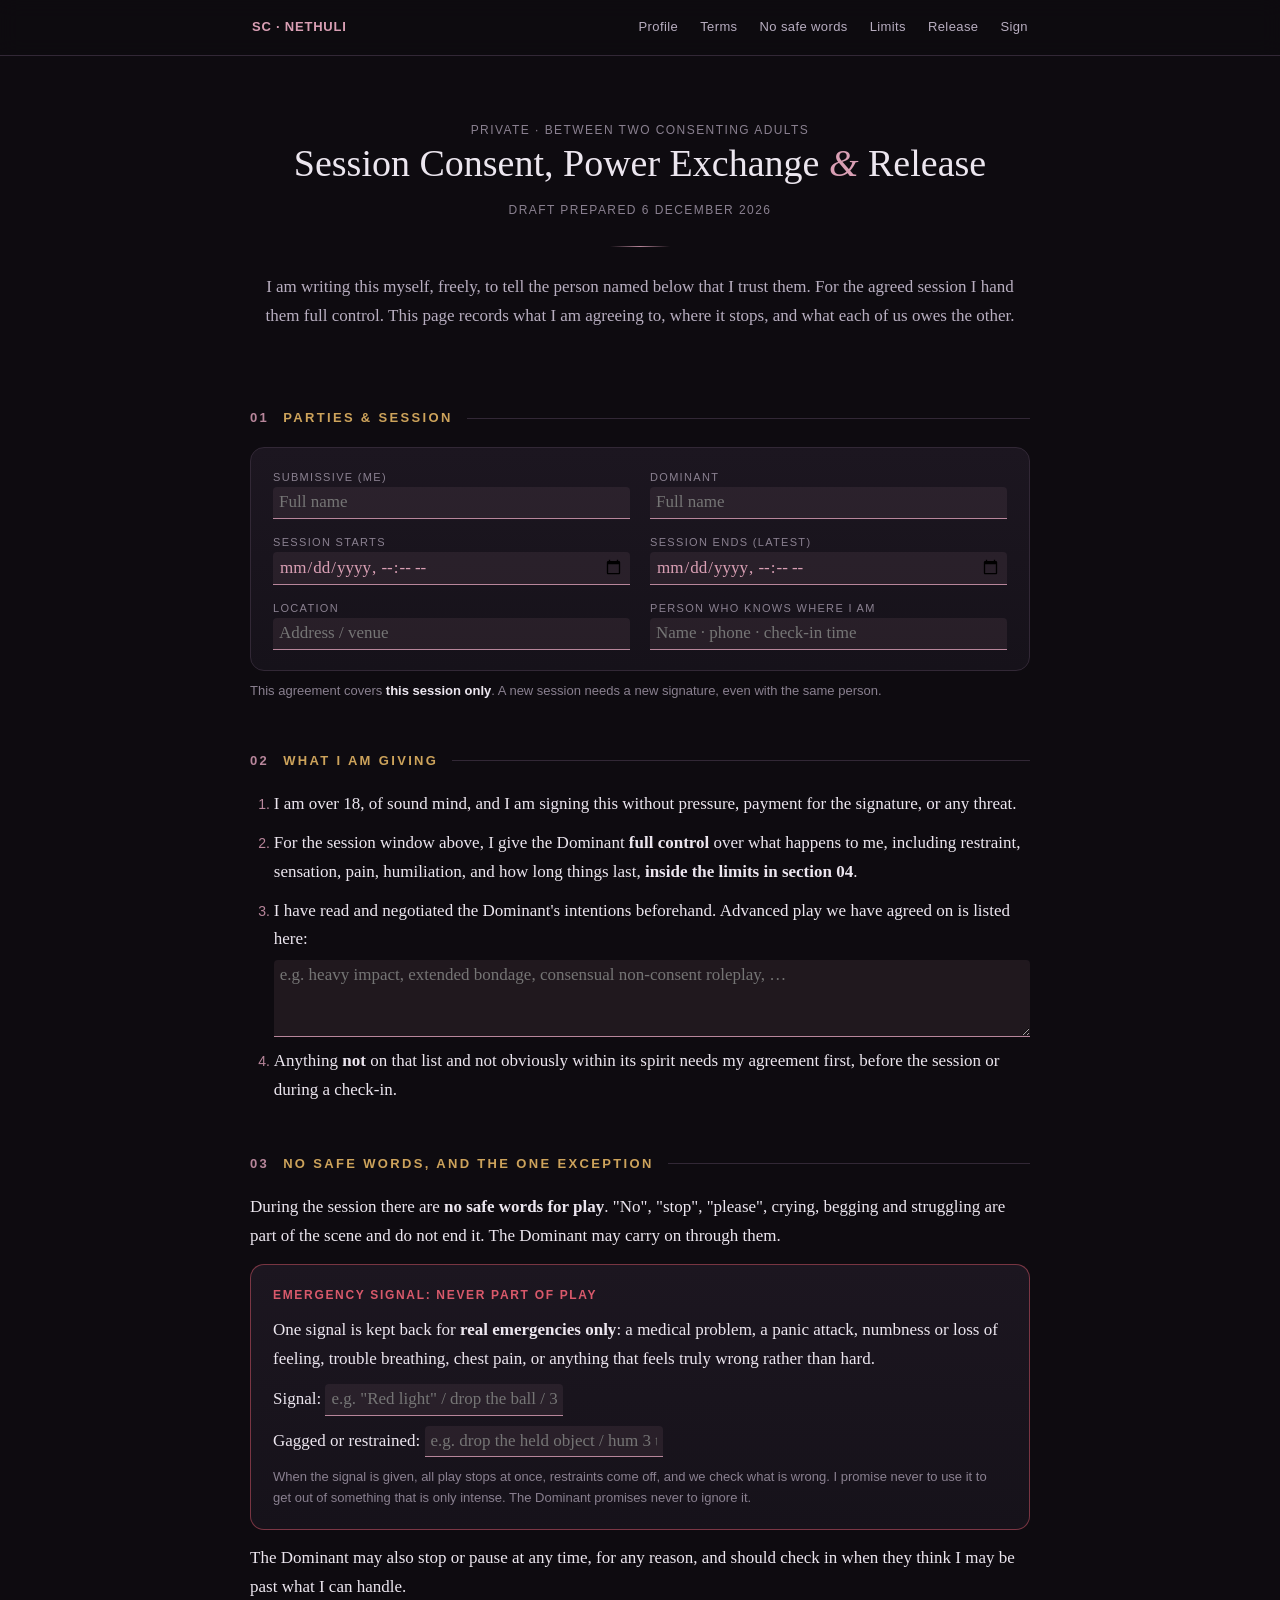
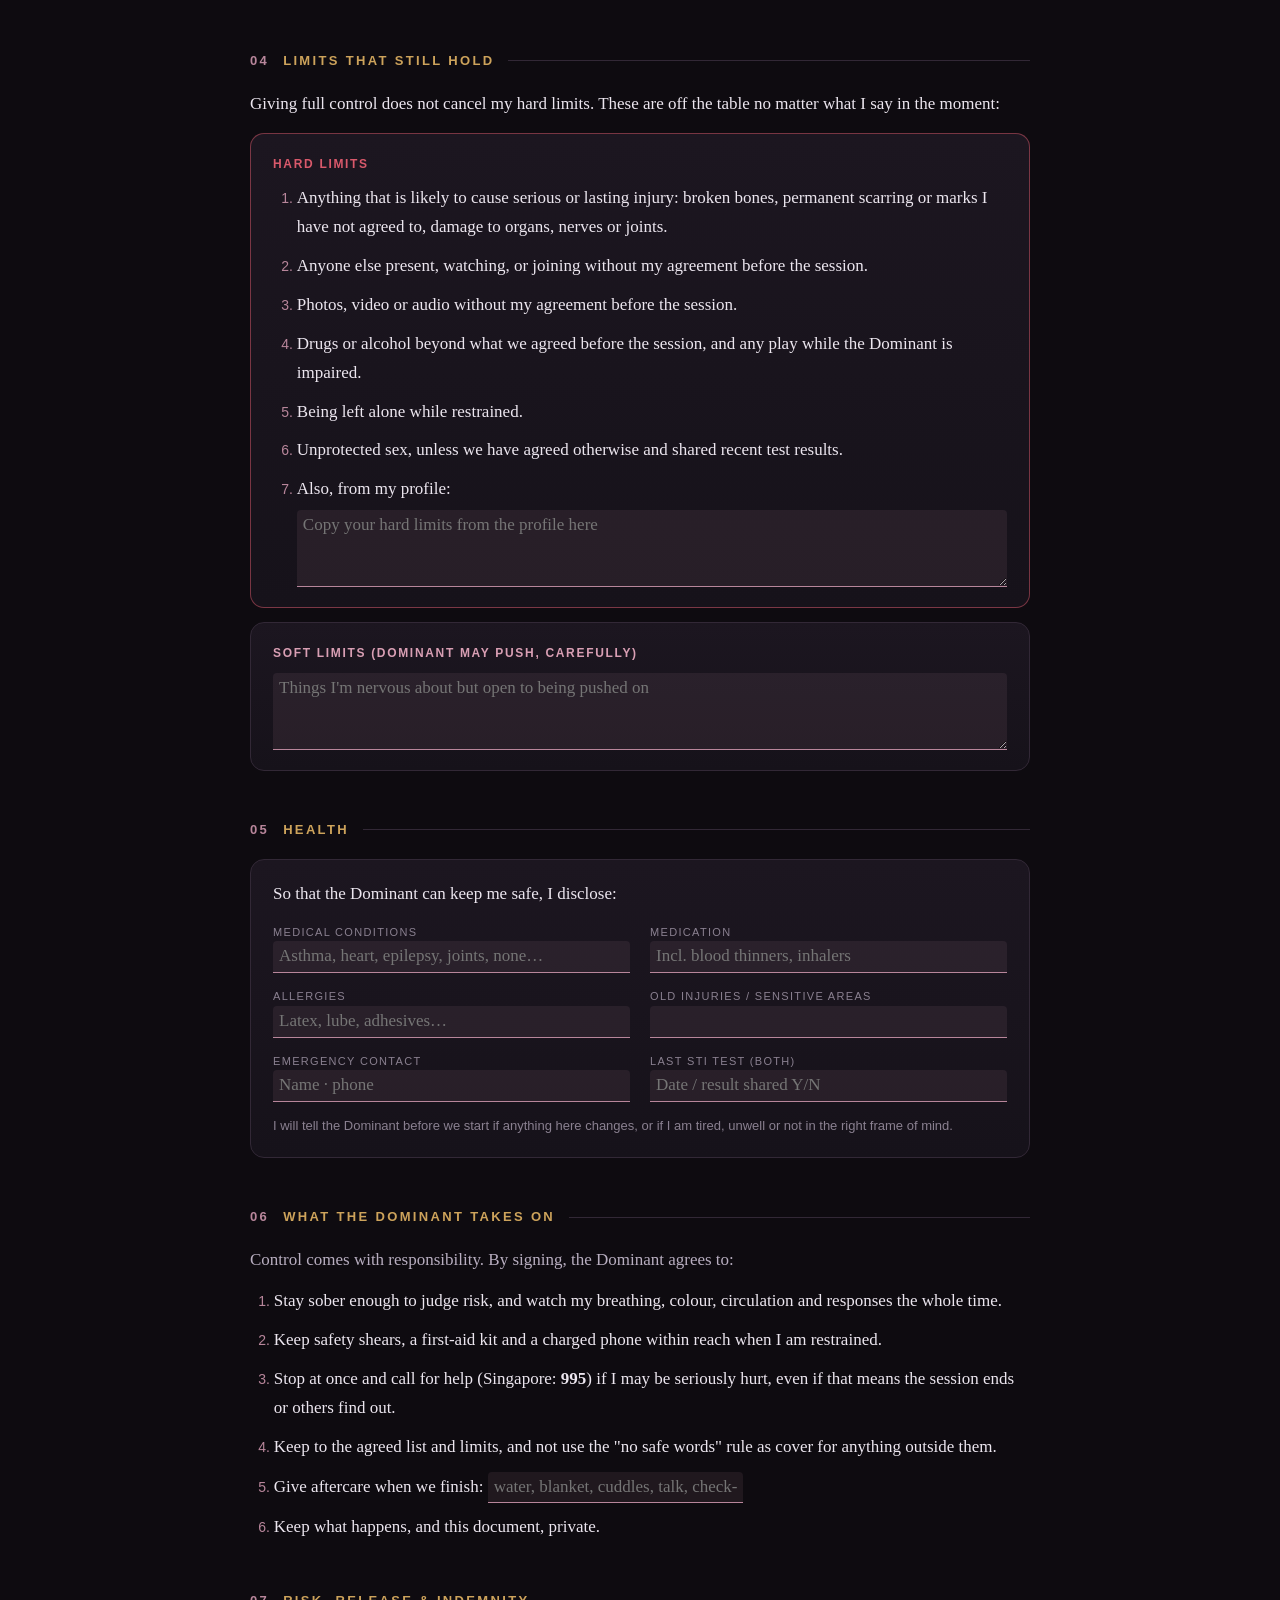
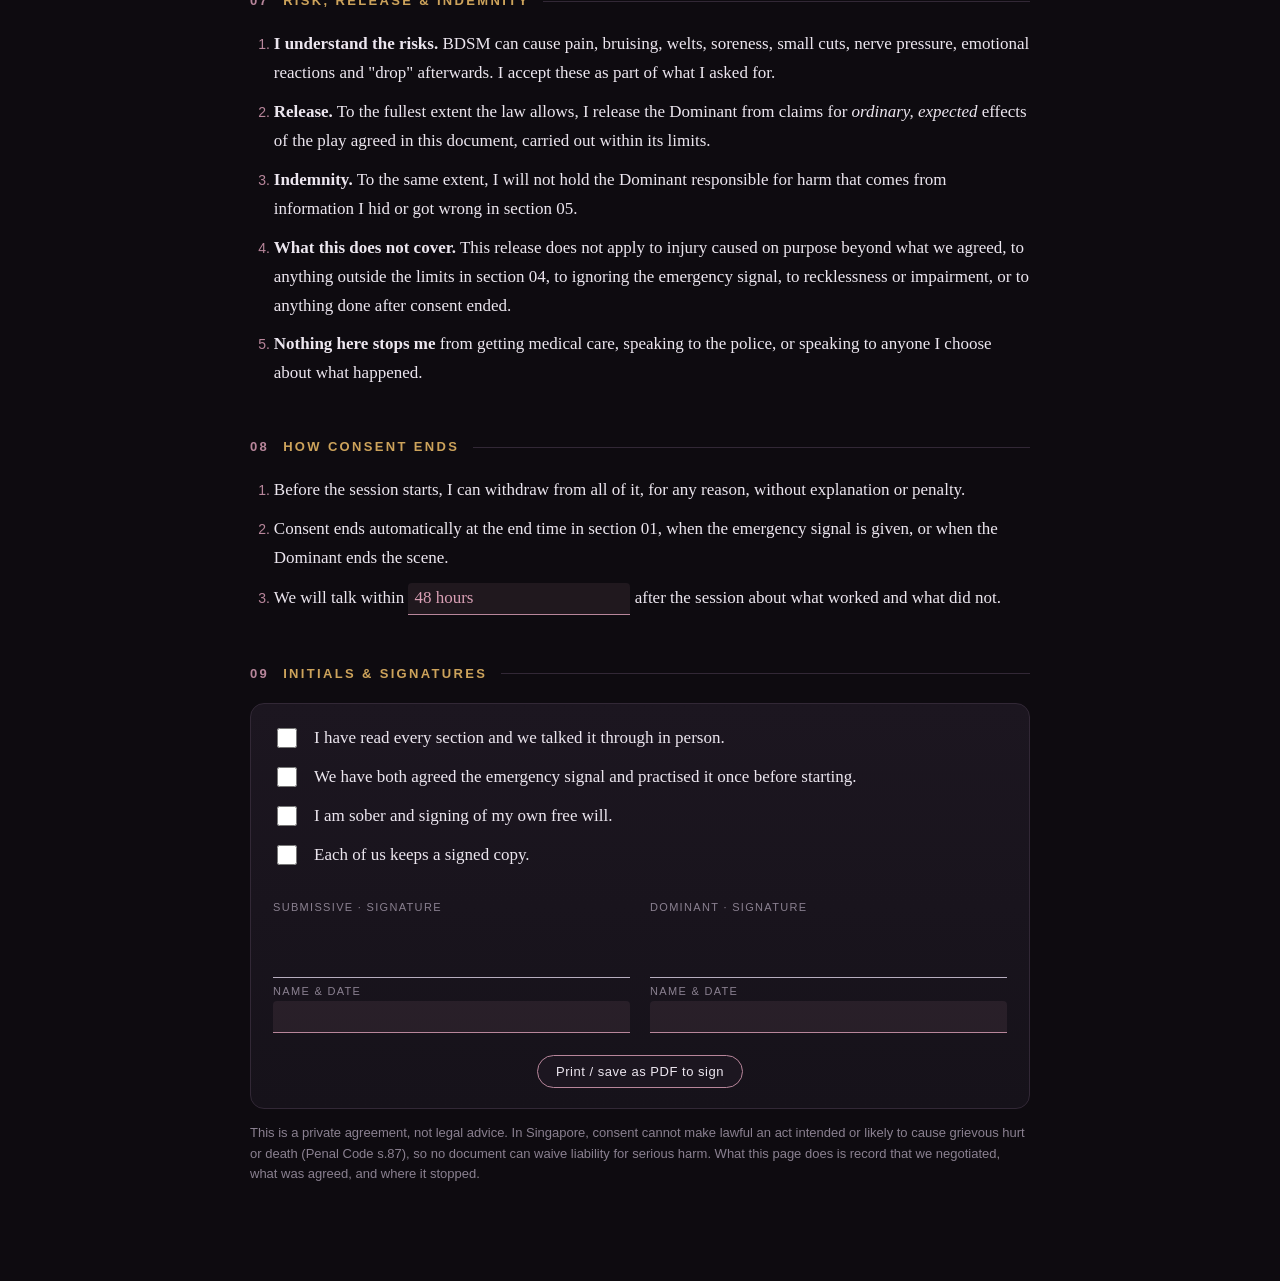
==== consent.html @ d40db8bf "Add session consent & release form page" ====
<!DOCTYPE html>
<html lang="en">
<head>
<meta charset="UTF-8" />
<meta name="viewport" content="width=device-width, initial-scale=1.0" />
<meta name="robots" content="noindex, nofollow" />
<title>Session Consent &amp; Release</title>

<!-- Google Analytics (GA4). Same property as the profile; loaded only
     off-localhost so local editing never pollutes it. -->
<script>
(function () {
  var h = location.hostname;
  if (h === 'localhost' || h === '127.0.0.1' || h === '') return;   // skip dev
  var ID = 'G-FLS5CHT4WD';                                          // sub-profile Measurement ID
  var s = document.createElement('script');
  s.async = true; s.src = 'https://www.googletagmanager.com/gtag/js?id=' + ID;
  document.head.appendChild(s);
  window.dataLayer = window.dataLayer || [];
  window.gtag = function () { dataLayer.push(arguments); };
  gtag('js', new Date());
  gtag('config', ID);
})();
</script>

<style>
  :root {
    --bg: #0e0b10;
    --bg-soft: #16121a;
    --panel: #1c1620;
    --line: #322836;
    --ink: #ece6ef;
    --ink-soft: #b8aec0;
    --muted: #8a8090;
    --accent: #b8869b;        /* dusty rose */
    --accent-strong: #d99fb4;
    --gold: #cda35b;
    --hard: #d9596b;
    --commit: #6fae8f;
    --radius: 14px;
    --maxw: 820px;
    --font-body: "Georgia", "Iowan Old Style", "Times New Roman", serif;
    --font-ui: -apple-system, BlinkMacSystemFont, "Segoe UI", Roboto, Helvetica, Arial, sans-serif;
    --font-mono: ui-monospace, SFMono-Regular, "SF Mono", Menlo, Consolas, monospace;
  }

  * { box-sizing: border-box; }
  html { scroll-behavior: smooth; }
  @media (prefers-reduced-motion: reduce) { html { scroll-behavior: auto; } }

  body {
    margin: 0;
    background: radial-gradient(1200px 600px at 50% -10%, #1a1320 0%, var(--bg) 55%) no-repeat;
    background-color: var(--bg);
    color: var(--ink);
    font-family: var(--font-body);
    font-size: 17px;
    line-height: 1.7;
    -webkit-font-smoothing: antialiased;
  }
  a { color: var(--accent-strong); }
  p { margin: 0; }
  strong { color: var(--ink); }

  /* ---------- Nav ---------- */
  nav {
    position: sticky; top: 0; z-index: 50;
    background: rgba(14, 11, 16, 0.82);
    backdrop-filter: blur(10px);
    border-bottom: 1px solid var(--line);
    font-family: var(--font-ui);
  }
  nav .nav-inner {
    max-width: var(--maxw); margin: 0 auto; padding: 12px 20px;
    display: flex; gap: 6px 18px; flex-wrap: wrap; align-items: center;
  }
  nav .brand {
    font-weight: 700; letter-spacing: 0.06em; text-transform: uppercase;
    font-size: 13px; color: var(--accent-strong); margin-right: auto; text-decoration: none;
  }
  nav a {
    color: var(--ink-soft); text-decoration: none; font-size: 13px; letter-spacing: 0.03em;
    padding: 4px 2px; border-bottom: 1px solid transparent; transition: color .15s, border-color .15s;
  }
  nav a:hover, nav a:focus-visible { color: var(--accent-strong); border-color: var(--accent); }

  /* ---------- Layout ---------- */
  main { max-width: var(--maxw); margin: 0 auto; padding: 0 20px 96px; }
  header.hero { text-align: center; padding: 64px 12px 28px; }
  header.hero h1 {
    font-size: clamp(26px, 5vw, 38px); line-height: 1.25; margin: 0 0 12px;
    font-weight: 400; text-wrap: balance;
  }
  header.hero h1 em { color: var(--accent-strong); }
  .kicker {
    font-family: var(--font-ui); font-size: 12px; letter-spacing: 0.12em;
    text-transform: uppercase; color: var(--muted);
  }
  .rule {
    width: 60px; height: 1px; border: 0; margin: 26px auto;
    background: linear-gradient(90deg, transparent, var(--accent), transparent);
  }

  section { margin: 48px 0 0; scroll-margin-top: 70px; }
  h2.section-title {
    font-family: var(--font-ui); font-size: 13px; letter-spacing: 0.18em;
    text-transform: uppercase; color: var(--gold); margin: 0 0 18px;
    display: flex; align-items: center; gap: 14px;
  }
  h2.section-title .cl { color: var(--accent); flex: none; }
  h2.section-title::after { content: ""; flex: 1; height: 1px; background: var(--line); }

  .stack { display: flex; flex-direction: column; gap: 14px; }
  .lede { color: var(--ink-soft); }
  .note { font-family: var(--font-ui); font-size: 13px; line-height: 1.6; color: var(--muted); }

  ol.clauses { margin: 0; padding-left: 1.4em; display: flex; flex-direction: column; gap: 10px; }
  ol.clauses li::marker { color: var(--accent); font-family: var(--font-ui); font-size: 14px; }

  .panel {
    background: linear-gradient(180deg, var(--panel) 0%, var(--bg-soft) 100%);
    border: 1px solid var(--line); border-radius: var(--radius); padding: 20px 22px;
  }
  .panel.hard { border-color: rgba(217, 89, 107, .5); }
  .panel.hard h3 { color: var(--hard); }
  .panel h3 {
    font-family: var(--font-ui); font-size: 12px; letter-spacing: 0.14em;
    text-transform: uppercase; color: var(--accent-strong); margin: 0 0 10px;
  }

  /* ---------- Fill-in fields ---------- */
  .fill {
    font: inherit; color: var(--accent-strong);
    background: rgba(184, 134, 155, .10);
    border: 0; border-bottom: 1.5px solid var(--accent); border-radius: 4px 4px 0 0;
    padding: 1px 6px; min-width: 12ch;
  }
  .fill:focus-visible { outline: 2px solid var(--accent-strong); outline-offset: 2px; }
  textarea.fill { width: 100%; min-height: 4.5em; resize: vertical; display: block; margin-top: 6px; }

  .grid2 { display: grid; grid-template-columns: 1fr 1fr; gap: 14px 20px; }
  @media (max-width: 640px) { .grid2 { grid-template-columns: 1fr; } }
  .field label {
    display: block; font-family: var(--font-ui); font-size: 11px; letter-spacing: 0.12em;
    text-transform: uppercase; color: var(--muted);
  }
  .field .fill { width: 100%; }

  /* ---------- Initials checklist ---------- */
  .ack { display: grid; grid-template-columns: auto 1fr; gap: 10px 14px; align-items: center; }
  .ack input[type=checkbox] { width: 20px; height: 20px; accent-color: var(--accent); }

  /* ---------- Signatures ---------- */
  .sigs { display: grid; grid-template-columns: 1fr 1fr; gap: 20px; }
  @media (max-width: 640px) { .sigs { grid-template-columns: 1fr; } }
  .sig-line { border-bottom: 1px solid var(--ink-soft); height: 56px; margin: 6px 0 4px; }

  .btn {
    font-family: var(--font-ui); font-size: 13px; letter-spacing: .04em;
    color: var(--ink); background: var(--panel); border: 1px solid var(--accent);
    border-radius: 999px; padding: 8px 18px; cursor: pointer;
    transition: background .15s, box-shadow .15s;
  }
  .btn:hover { background: #2a2030; box-shadow: 0 0 0 3px rgba(184, 134, 155, .18); }

  /* ---------- Print: plain black on white, no chrome ---------- */
  @media print {
    :root { --ink: #000; --ink-soft: #222; --muted: #444; --accent: #555; --accent-strong: #000; --gold: #000; --line: #999; --hard: #000; }
    body { background: #fff; color: #000; font-size: 12pt; }
    nav, .no-print { display: none !important; }
    .panel { background: none; border-color: #999; break-inside: avoid; }
    .fill { background: none; color: #000; border-bottom-color: #000; }
    section { margin-top: 24px; }
    header.hero { padding-top: 0; }
  }
</style>
</head>
<body>

<nav>
  <div class="nav-inner">
    <a class="brand" href="index.html">SC · Nethuli</a>
    <a href="index.html">Profile</a>
    <a href="terms.html">Terms</a>
    <a href="#nosafeword">No safe words</a>
    <a href="#limits">Limits</a>
    <a href="#release">Release</a>
    <a href="#sign">Sign</a>
  </div>
</nav>

<main>
  <header class="hero">
    <div class="kicker">Private · between two consenting adults</div>
    <h1>Session Consent, Power Exchange <em>&amp;</em> Release</h1>
    <div class="kicker">Draft prepared <span id="stamp"></span></div>
    <hr class="rule" />
    <p class="lede">I am writing this myself, freely, to tell the person named below that I trust them.
      For the agreed session I hand them full control. This page records what I am agreeing to,
      where it stops, and what each of us owes the other.</p>
  </header>

  <!-- 1 -->
  <section id="parties">
    <h2 class="section-title"><span class="cl">01</span> Parties &amp; session</h2>
    <div class="panel grid2">
      <div class="field"><label>Submissive (me)</label><input class="fill" placeholder="Full name" /></div>
      <div class="field"><label>Dominant</label><input class="fill" placeholder="Full name" /></div>
      <div class="field"><label>Session starts</label><input class="fill" type="datetime-local" /></div>
      <div class="field"><label>Session ends (latest)</label><input class="fill" type="datetime-local" /></div>
      <div class="field"><label>Location</label><input class="fill" placeholder="Address / venue" /></div>
      <div class="field"><label>Person who knows where I am</label><input class="fill" placeholder="Name · phone · check-in time" /></div>
    </div>
    <p class="note" style="margin-top:10px">This agreement covers <strong>this session only</strong>. A new session needs a new
      signature, even with the same person.</p>
  </section>

  <!-- 2 -->
  <section id="grant">
    <h2 class="section-title"><span class="cl">02</span> What I am giving</h2>
    <ol class="clauses">
      <li>I am over 18, of sound mind, and I am signing this without pressure, payment for the signature, or any threat.</li>
      <li>For the session window above, I give the Dominant <strong>full control</strong> over what happens to me,
        including restraint, sensation, pain, humiliation, and how long things last, <strong>inside the limits in section 04</strong>.</li>
      <li>I have read and negotiated the Dominant's intentions beforehand. Advanced play we have agreed on is listed here:
        <textarea class="fill" placeholder="e.g. heavy impact, extended bondage, consensual non-consent roleplay, …"></textarea></li>
      <li>Anything <strong>not</strong> on that list and not obviously within its spirit needs my agreement first, before the session or during a check-in.</li>
    </ol>
  </section>

  <!-- 3 -->
  <section id="nosafeword">
    <h2 class="section-title"><span class="cl">03</span> No safe words, and the one exception</h2>
    <div class="stack">
      <p>During the session there are <strong>no safe words for play</strong>. "No", "stop", "please", crying, begging and
        struggling are part of the scene and do not end it. The Dominant may carry on through them.</p>
      <div class="panel hard">
        <h3>Emergency signal: never part of play</h3>
        <p>One signal is kept back for <strong>real emergencies only</strong>: a medical problem, a panic attack,
          numbness or loss of feeling, trouble breathing, chest pain, or anything that feels truly wrong rather than hard.</p>
        <p style="margin-top:10px">Signal: <input class="fill" placeholder='e.g. "Red light" / drop the ball / 3 hard taps' style="min-width:28ch" /></p>
        <p style="margin-top:10px">Gagged or restrained: <input class="fill" placeholder="e.g. drop the held object / hum 3 times" style="min-width:28ch" /></p>
        <p class="note" style="margin-top:10px">When the signal is given, all play stops at once, restraints come off, and we check what is wrong.
          I promise never to use it to get out of something that is only intense. The Dominant promises never to ignore it.</p>
      </div>
      <p>The Dominant may also stop or pause at any time, for any reason, and should check in when they think I may
        be past what I can handle.</p>
    </div>
  </section>

  <!-- 4 -->
  <section id="limits">
    <h2 class="section-title"><span class="cl">04</span> Limits that still hold</h2>
    <div class="stack">
      <p>Giving full control does not cancel my hard limits. These are off the table no matter what I say in the moment:</p>
      <div class="panel hard">
        <h3>Hard limits</h3>
        <ol class="clauses">
          <li>Anything that is likely to cause serious or lasting injury: broken bones, permanent scarring or marks I have not agreed to, damage to organs, nerves or joints.</li>
          <li>Anyone else present, watching, or joining without my agreement before the session.</li>
          <li>Photos, video or audio without my agreement before the session.</li>
          <li>Drugs or alcohol beyond what we agreed before the session, and any play while the Dominant is impaired.</li>
          <li>Being left alone while restrained.</li>
          <li>Unprotected sex, unless we have agreed otherwise and shared recent test results.</li>
          <li>Also, from my profile: <textarea class="fill" placeholder="Copy your hard limits from the profile here"></textarea></li>
        </ol>
      </div>
      <div class="panel">
        <h3>Soft limits (Dominant may push, carefully)</h3>
        <textarea class="fill" placeholder="Things I'm nervous about but open to being pushed on"></textarea>
      </div>
    </div>
  </section>

  <!-- 5 -->
  <section id="health">
    <h2 class="section-title"><span class="cl">05</span> Health</h2>
    <div class="panel stack">
      <p>So that the Dominant can keep me safe, I disclose:</p>
      <div class="grid2">
        <div class="field"><label>Medical conditions</label><input class="fill" placeholder="Asthma, heart, epilepsy, joints, none…" /></div>
        <div class="field"><label>Medication</label><input class="fill" placeholder="Incl. blood thinners, inhalers" /></div>
        <div class="field"><label>Allergies</label><input class="fill" placeholder="Latex, lube, adhesives…" /></div>
        <div class="field"><label>Old injuries / sensitive areas</label><input class="fill" /></div>
        <div class="field"><label>Emergency contact</label><input class="fill" placeholder="Name · phone" /></div>
        <div class="field"><label>Last STI test (both)</label><input class="fill" placeholder="Date / result shared Y/N" /></div>
      </div>
      <p class="note">I will tell the Dominant before we start if anything here changes, or if I am tired, unwell or not in the right frame of mind.</p>
    </div>
  </section>

  <!-- 6 -->
  <section id="duties">
    <h2 class="section-title"><span class="cl">06</span> What the Dominant takes on</h2>
    <p class="lede" style="margin-bottom:12px">Control comes with responsibility. By signing, the Dominant agrees to:</p>
    <ol class="clauses">
      <li>Stay sober enough to judge risk, and watch my breathing, colour, circulation and responses the whole time.</li>
      <li>Keep safety shears, a first-aid kit and a charged phone within reach when I am restrained.</li>
      <li>Stop at once and call for help (Singapore: <strong>995</strong>) if I may be seriously hurt, even if that means the session ends or others find out.</li>
      <li>Keep to the agreed list and limits, and not use the "no safe words" rule as cover for anything outside them.</li>
      <li>Give aftercare when we finish: <input class="fill" placeholder="water, blanket, cuddles, talk, check-in next day…" style="min-width:30ch" /></li>
      <li>Keep what happens, and this document, private.</li>
    </ol>
  </section>

  <!-- 7 -->
  <section id="release">
    <h2 class="section-title"><span class="cl">07</span> Risk, release &amp; indemnity</h2>
    <ol class="clauses">
      <li><strong>I understand the risks.</strong> BDSM can cause pain, bruising, welts, soreness, small cuts, nerve pressure,
        emotional reactions and "drop" afterwards. I accept these as part of what I asked for.</li>
      <li><strong>Release.</strong> To the fullest extent the law allows, I release the Dominant from claims for
        <em>ordinary, expected</em> effects of the play agreed in this document, carried out within its limits.</li>
      <li><strong>Indemnity.</strong> To the same extent, I will not hold the Dominant responsible for harm that comes from
        information I hid or got wrong in section 05.</li>
      <li><strong>What this does not cover.</strong> This release does not apply to injury caused on purpose beyond what we agreed,
        to anything outside the limits in section 04, to ignoring the emergency signal, to recklessness or impairment, or to anything
        done after consent ended.</li>
      <li><strong>Nothing here stops me</strong> from getting medical care, speaking to the police, or speaking to anyone I choose
        about what happened.</li>
    </ol>
  </section>

  <!-- 8 -->
  <section id="ending">
    <h2 class="section-title"><span class="cl">08</span> How consent ends</h2>
    <ol class="clauses">
      <li>Before the session starts, I can withdraw from all of it, for any reason, without explanation or penalty.</li>
      <li>Consent ends automatically at the end time in section 01, when the emergency signal is given, or when the Dominant ends the scene.</li>
      <li>We will talk within <input class="fill" value="48 hours" style="min-width:9ch" /> after the session about what worked and what did not.</li>
    </ol>
  </section>

  <!-- 9 -->
  <section id="sign">
    <h2 class="section-title"><span class="cl">09</span> Initials &amp; signatures</h2>
    <div class="panel stack">
      <div class="ack">
        <input type="checkbox" id="a1" /><label for="a1">I have read every section and we talked it through in person.</label>
        <input type="checkbox" id="a2" /><label for="a2">We have both agreed the emergency signal and practised it once before starting.</label>
        <input type="checkbox" id="a3" /><label for="a3">I am sober and signing of my own free will.</label>
        <input type="checkbox" id="a4" /><label for="a4">Each of us keeps a signed copy.</label>
      </div>
      <div class="sigs" style="margin-top:14px">
        <div>
          <div class="field"><label>Submissive · signature</label></div>
          <div class="sig-line"></div>
          <div class="field"><label>Name &amp; date</label><input class="fill" /></div>
        </div>
        <div>
          <div class="field"><label>Dominant · signature</label></div>
          <div class="sig-line"></div>
          <div class="field"><label>Name &amp; date</label><input class="fill" /></div>
        </div>
      </div>
      <div class="no-print" style="text-align:center; margin-top:8px">
        <button class="btn" type="button" onclick="window.print()">Print / save as PDF to sign</button>
      </div>
    </div>
    <p class="note" style="margin-top:14px">This is a private agreement, not legal advice. In Singapore, consent cannot make lawful an act
      intended or likely to cause grievous hurt or death (Penal Code s.87), so no document can waive liability for serious harm.
      What this page does is record that we negotiated, what was agreed, and where it stopped.</p>
  </section>
</main>

<script>
  try {
    document.getElementById('stamp').textContent =
      new Date().toLocaleDateString('en-GB', { day: 'numeric', month: 'long', year: 'numeric' });
  } catch (e) {}
</script>
</body>
</html>
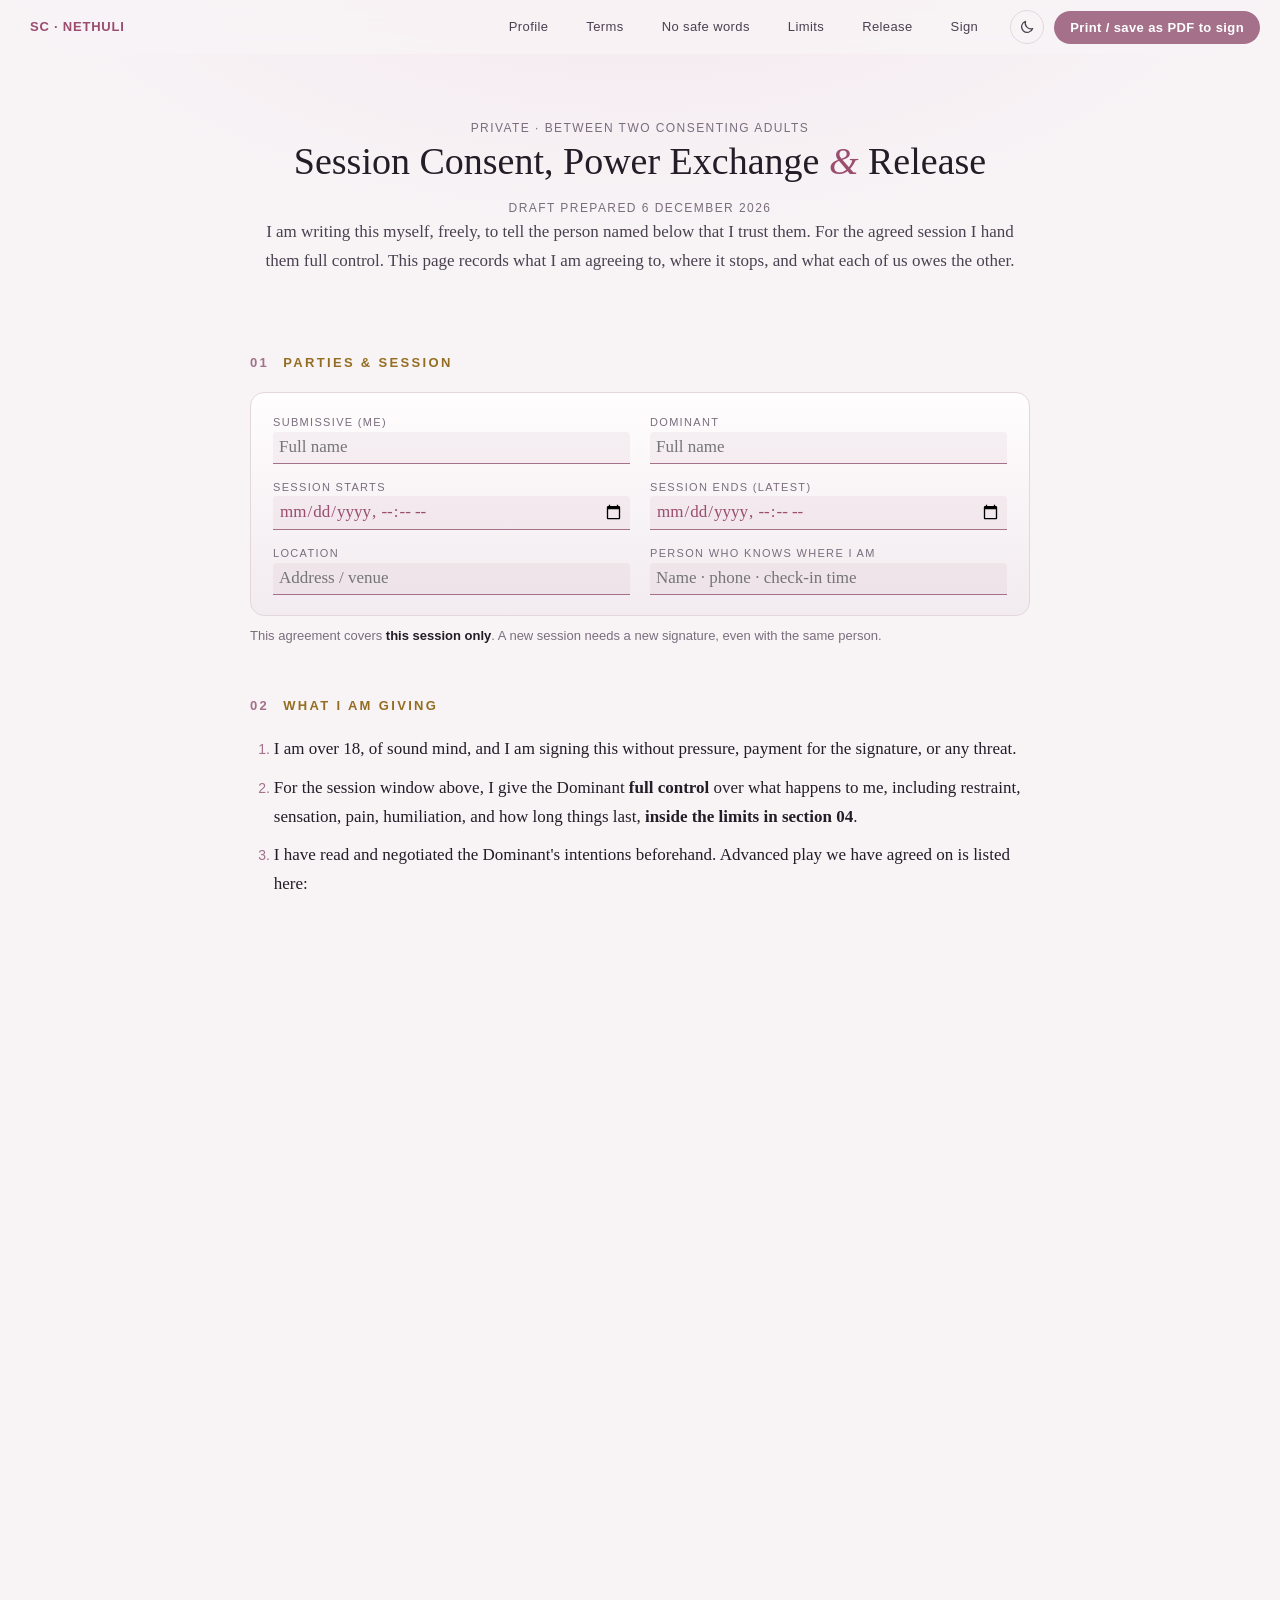
==== commit 3202874f: "Apply ui-ux-style: light/dark themes + switch, no divider lines or <hr>, no hover lift, full-width a" ====
--- a/consent.html
+++ b/consent.html
@@ -5,6 +5,30 @@
 <meta name="viewport" content="width=device-width, initial-scale=1.0" />
 <meta name="robots" content="noindex, nofollow" />
 <title>Session Consent &amp; Release</title>
+<meta name="description" content="A private submissive application by SC (Nethuli). The full profile is shared by personal invitation only, through a one-time link that opens on one device." />
+<link rel="canonical" href="https://sub.nethulisewwandi.com/consent.html" />
+<meta name="theme-color" content="#0e0b10" media="(prefers-color-scheme: dark)" />
+<meta name="theme-color" content="#f8f4f6" media="(prefers-color-scheme: light)" />
+<link rel="icon" type="image/svg+xml" href="assets/icon.svg" />
+<link rel="icon" type="image/png" sizes="192x192" href="assets/icon-192.png" />
+<link rel="apple-touch-icon" href="assets/apple-touch-icon.png" />
+<link rel="manifest" href="manifest.webmanifest" />
+<meta property="og:type" content="website" />
+<meta property="og:site_name" content="SC · Nethuli" />
+<meta property="og:title" content="Session Consent &amp; Release" />
+<meta property="og:description" content="A private submissive application by SC (Nethuli). The full profile is shared by personal invitation only, through a one-time link that opens on one device." />
+<meta property="og:url" content="https://sub.nethulisewwandi.com/consent.html" />
+<meta property="og:image" content="https://sub.nethulisewwandi.com/assets/og.png" />
+<meta property="og:image:width" content="1200" />
+<meta property="og:image:height" content="630" />
+<meta property="og:image:alt" content="SC · Nethuli: a private submissive application, shared by invitation only." />
+<meta property="og:locale" content="en_GB" />
+<meta name="twitter:card" content="summary_large_image" />
+<meta name="twitter:title" content="Session Consent &amp; Release" />
+<meta name="twitter:description" content="A private submissive application by SC (Nethuli). The full profile is shared by personal invitation only, through a one-time link that opens on one device." />
+<meta name="twitter:image" content="https://sub.nethulisewwandi.com/assets/og.png" />
+<meta name="twitter:image:alt" content="SC · Nethuli: a private submissive application, shared by invitation only." />
+<script>(function(){try{var t=localStorage.getItem("sub-theme");if(t==="light"||t==="dark")document.documentElement.setAttribute("data-theme",t);}catch(e){}})();</script>
 
 <!-- Google Analytics (GA4). Same property as the profile; loaded only
      off-localhost so local editing never pollutes it. -->
@@ -174,6 +198,7 @@
     header.hero { padding-top: 0; }
   }
 </style>
+<link rel="stylesheet" href="assets/site.css" />
 </head>
 <body>
 
@@ -186,6 +211,7 @@
     <a href="#limits">Limits</a>
     <a href="#release">Release</a>
     <a href="#sign">Sign</a>
+    <span class="nav-tools"><button class="cta" type="button" onclick="window.print()">Print / save as PDF to sign</button></span>
   </div>
 </nav>
 
@@ -194,7 +220,6 @@
     <div class="kicker">Private · between two consenting adults</div>
     <h1>Session Consent, Power Exchange <em>&amp;</em> Release</h1>
     <div class="kicker">Draft prepared <span id="stamp"></span></div>
-    <hr class="rule" />
     <p class="lede">I am writing this myself, freely, to tell the person named below that I trust them.
       For the agreed session I hand them full control. This page records what I am agreeing to,
       where it stops, and what each of us owes the other.</p>
@@ -353,9 +378,6 @@
           <div class="field"><label>Name &amp; date</label><input class="fill" /></div>
         </div>
       </div>
-      <div class="no-print" style="text-align:center; margin-top:8px">
-        <button class="btn" type="button" onclick="window.print()">Print / save as PDF to sign</button>
-      </div>
     </div>
     <p class="note" style="margin-top:14px">This is a private agreement, not legal advice. In Singapore, consent cannot make lawful an act
       intended or likely to cause grievous hurt or death (Penal Code s.87), so no document can waive liability for serious harm.
@@ -369,5 +391,6 @@
       new Date().toLocaleDateString('en-GB', { day: 'numeric', month: 'long', year: 'numeric' });
   } catch (e) {}
 </script>
+<script src="assets/site.js"></script>
 </body>
 </html>
--- a/assets/site.css
+++ b/assets/site.css
@@ -0,0 +1,93 @@
+/* Shared polish for the profile, terms and consent pages (ui-ux-style).
+   Loaded after each page's own <style>, so it only adjusts layout and themes;
+   the dusty-rose palette, serif type and wording stay as they are. */
+
+/* ---------- Themes: dark is the original; light follows the system or the switch ---------- */
+:root { --nav-bg: rgba(14, 11, 16, 0.82); --glow: #1a1320; --hover: rgba(184, 134, 155, .10); --card-hover: #241c29; --zebra: rgba(255, 255, 255, .025); color-scheme: dark; }
+@media (prefers-color-scheme: light) { :root:not([data-theme="dark"]) {
+  --bg: #f8f4f6; --bg-soft: #f2ebef; --panel: #fffdfe; --panel-2: #f5edf1; --line: #e3d6dd;
+  --ink: #241c27; --ink-soft: #4b4050; --muted: #7a6e7e;
+  --accent: #a4708a; --accent-strong: #9a4d6d; --gold: #946d22; --star: #b0607f; --star-empty: #dccdd5;
+  --hard: #c0435a; --commit: #3f8a66;
+  --nav-bg: rgba(248, 244, 246, 0.84); --glow: #f3e6ed; --hover: rgba(154, 77, 109, .08); --card-hover: #f7eef3; --zebra: rgba(36, 28, 39, .025);
+  color-scheme: light;
+} }
+:root[data-theme="light"] {
+  --bg: #f8f4f6; --bg-soft: #f2ebef; --panel: #fffdfe; --panel-2: #f5edf1; --line: #e3d6dd;
+  --ink: #241c27; --ink-soft: #4b4050; --muted: #7a6e7e;
+  --accent: #a4708a; --accent-strong: #9a4d6d; --gold: #946d22; --star: #b0607f; --star-empty: #dccdd5;
+  --hard: #c0435a; --commit: #3f8a66;
+  --nav-bg: rgba(248, 244, 246, 0.84); --glow: #f3e6ed; --hover: rgba(154, 77, 109, .08); --card-hover: #f7eef3; --zebra: rgba(36, 28, 39, .025);
+  color-scheme: light;
+}
+
+/* ---------- No overscroll bounce: the page scrolls inside <body> ---------- */
+html { height: 100%; overflow: hidden; background: var(--bg); overscroll-behavior: none; scroll-behavior: auto; }
+body {
+  height: 100%; overflow-y: auto; overflow-x: hidden; overscroll-behavior: none; scroll-behavior: smooth;
+  background: radial-gradient(1200px 600px at 50% -10%, var(--glow) 0%, var(--bg) 55%) no-repeat;
+  background-color: var(--bg);
+}
+@media (prefers-reduced-motion: reduce) { body { scroll-behavior: auto; } }
+
+/* ---------- App bar: full width, no bottom rule, links as pills, theme switch at the right ---------- */
+nav { background: var(--nav-bg); border-bottom: 0; -webkit-backdrop-filter: blur(10px); }
+nav .nav-inner { max-width: none; padding: 10px 20px; }
+nav a { border-bottom: 0; border-radius: 999px; padding: 4px 10px; transition: color .15s, background-color .15s; }
+nav a:hover, nav a:focus-visible { background: var(--hover); color: var(--accent-strong); }
+nav a.brand:hover { background: none; }
+.nav-tools { display: inline-flex; align-items: center; gap: 10px; margin-left: 4px; }
+.theme-btn {
+  width: 34px; height: 34px; padding: 0; border-radius: 50%; cursor: pointer;
+  display: inline-grid; place-items: center; color: var(--ink-soft);
+  background: transparent; border: 1px solid var(--line); transition: background-color .15s, color .15s;
+}
+.theme-btn:hover { background: var(--hover); color: var(--accent-strong); }
+.theme-btn .i-sun { display: none; }
+@media (prefers-color-scheme: dark) { :root:not([data-theme="light"]) .theme-btn .i-sun { display: block; } :root:not([data-theme="light"]) .theme-btn .i-moon { display: none; } }
+:root[data-theme="dark"] .theme-btn .i-sun { display: block; }
+:root[data-theme="dark"] .theme-btn .i-moon { display: none; }
+/* the one primary action (consent page: print to sign) sits in the app bar */
+nav .cta {
+  font-family: var(--font-ui); font-size: 13px; font-weight: 600; letter-spacing: .03em; line-height: 1;
+  color: #fff; background: var(--accent); border: 0; border-radius: 999px; padding: 10px 16px; cursor: pointer;
+  transition: background-color .15s, box-shadow .15s;
+}
+nav .cta:hover { background: var(--accent-strong); box-shadow: 0 0 0 4px rgba(184, 134, 155, .22); }
+
+/* ---------- No divider lines: spacing, surfaces and type separate things ---------- */
+.rule { display: none; }
+h2.section-title::after { content: none; }
+ul.clean li, ul.checklist li, .frow { border-bottom: 0; }
+ul.clean li + li, ul.checklist li + li { margin-top: 2px; }
+table.kinks tbody tr { border-top: 0; }
+table.kinks tbody tr:nth-child(even):not(.group) td { background: var(--zebra); }
+th, td { border-bottom: 0; }
+.frow:nth-child(even):not(.sum) { background: var(--zebra); }
+.stats, .open-grid { gap: 8px; background: transparent; border: 0; overflow: visible; }
+.stats .stat, .open-grid > div { border-radius: 12px; border: 1px solid var(--line); }
+footer { border-top: 0; }
+
+/* ---------- Cards: a slight colour change on hover, no lift, no outline ---------- */
+.card { transition: background-color .15s; }
+.card:hover { transform: none; border-color: var(--line); background: var(--card-hover); }
+
+/* ---------- Footer is one short line ---------- */
+footer { justify-content: center; gap: 10px; flex-wrap: nowrap; text-align: center; }
+footer > span + span::before { content: "·"; margin-right: 10px; }
+footer > span { white-space: nowrap; }
+@media (max-width: 540px) {
+  footer { flex-direction: column; align-items: center; gap: 2px; letter-spacing: .08em; }
+  footer > span + span::before { content: none; }
+}
+
+@media (max-width: 540px) {
+  nav .nav-inner { padding: 8px 14px; gap: 4px 6px; }
+  nav a { padding: 3px 8px; }
+}
+
+/* ---------- Print: the page flows over many sheets again ---------- */
+@media print {
+  html, body { height: auto; overflow: visible; background: #fff; }
+  .theme-btn, nav .cta { display: none !important; }
+}
